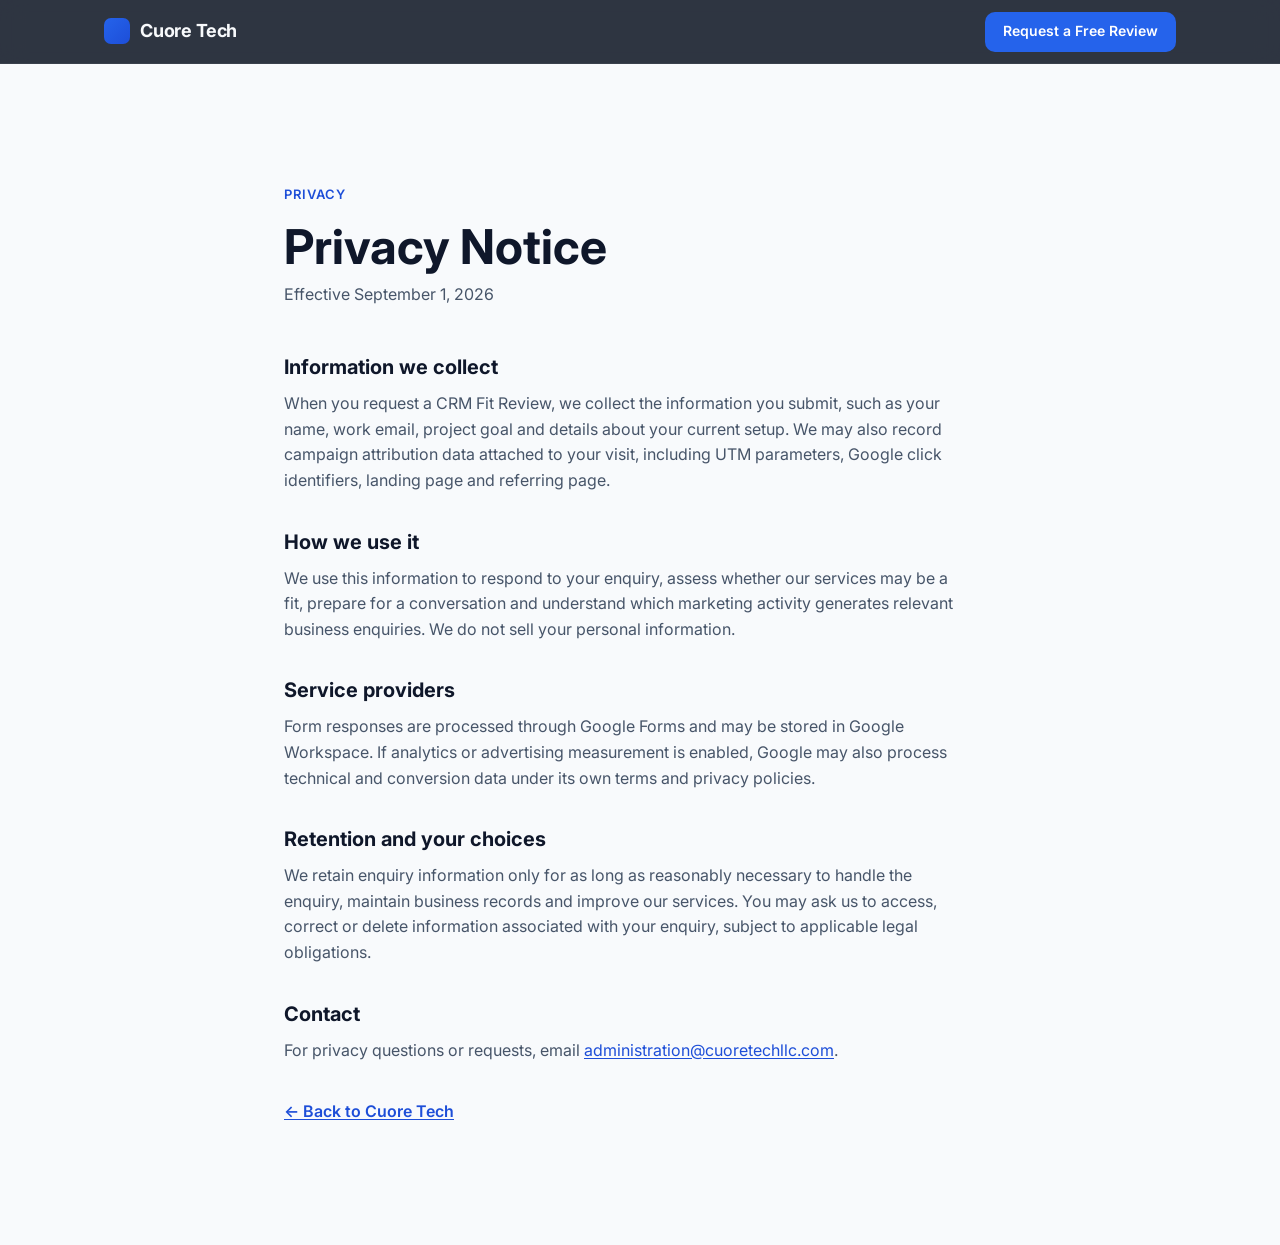
==== privacy.html @ 9f1c7622 "New changes and aproach" ====
<!DOCTYPE html>
<html lang="en">
<head>
  <meta charset="UTF-8">
  <meta name="viewport" content="width=device-width, initial-scale=1.0">
  <title>Privacy Notice | Cuore Tech</title>
  <meta name="description" content="How Cuore Tech handles information submitted through this website.">
  <meta name="robots" content="index,follow">
  <link rel="canonical" href="https://cuoretechllc.com/privacy.html">
  <link rel="preconnect" href="https://fonts.googleapis.com">
  <link rel="preconnect" href="https://fonts.gstatic.com" crossorigin>
  <link href="https://fonts.googleapis.com/css2?family=Inter:wght@400..700&display=swap" rel="stylesheet">
  <link rel="stylesheet" href="css/style.css">
</head>
<body>
  <header class="site-header">
    <div class="container header-inner">
      <a class="brand" href="index.html" aria-label="Cuore Tech — home">
        <span class="brand-mark" aria-hidden="true"></span>
        <span class="brand-name">Cuore Tech</span>
      </a>
      <a class="btn btn-primary nav-cta" href="index.html#contact">Request a Free Review</a>
    </div>
  </header>

  <main class="legal-page">
    <section class="section section-light">
      <div class="container container-narrow legal-content">
        <p class="eyebrow">Privacy</p>
        <h1>Privacy Notice</h1>
        <p class="legal-updated">Effective September 1, 2026</p>

        <h2>Information we collect</h2>
        <p>When you request a CRM Fit Review, we collect the information you submit, such as your name, work email, project goal and details about your current setup. We may also record campaign attribution data attached to your visit, including UTM parameters, Google click identifiers, landing page and referring page.</p>

        <h2>How we use it</h2>
        <p>We use this information to respond to your enquiry, assess whether our services may be a fit, prepare for a conversation and understand which marketing activity generates relevant business enquiries. We do not sell your personal information.</p>

        <h2>Service providers</h2>
        <p>Form responses are processed through Google Forms and may be stored in Google Workspace. If analytics or advertising measurement is enabled, Google may also process technical and conversion data under its own terms and privacy policies.</p>

        <h2>Retention and your choices</h2>
        <p>We retain enquiry information only for as long as reasonably necessary to handle the enquiry, maintain business records and improve our services. You may ask us to access, correct or delete information associated with your enquiry, subject to applicable legal obligations.</p>

        <h2>Contact</h2>
        <p>For privacy questions or requests, email <a href="mailto:administration@cuoretechllc.com">administration@cuoretechllc.com</a>.</p>

        <p><a class="legal-back" href="index.html">&larr; Back to Cuore Tech</a></p>
      </div>
    </section>
  </main>
</body>
</html>
---- css/style.css ----
/* ============================================================
   Cuore Tech — Custom CRM Development
   style.css — static landing page, zero dependencies
   ============================================================ */

/* ---------- Design tokens ---------- */
:root {
  --ink-900: #0B1220;
  --ink-800: #111827;
  --ink-700: #1E293B;
  --paper-50: #F8FAFC;
  --paper-100: #F1F5F9;
  --footer-bg: #070B14;
  --text-on-dark: #F8FAFC;
  --text-muted-dark: #94A3B8;
  --text-on-light: #0F172A;
  --text-muted-light: #475569;
  --blue-600: #2563EB;
  --blue-700: #1D4ED8;
  --blue-400: #60A5FA;
  --teal-500: #14B8A6;
  --error: #B91C1C;
  --green-400: #4ADE80;
  --radius: 12px;
  --radius-lg: 16px;
  --radius-sm: 10px;
  --font-sans: "Inter", system-ui, -apple-system, "Segoe UI", Roboto, sans-serif;
  --container: 1120px;
  --container-narrow: 760px;
  --section-pad-y: clamp(72px, 10vw, 120px);
  --nav-height: 64px;
  --transition-fast: 150ms ease-out;
  --transition-reveal: 450ms ease-out;
  --shadow-card-dark: 0 12px 32px rgba(0, 0, 0, 0.35);
  --shadow-card-light: 0 8px 24px rgba(15, 23, 42, 0.08);
}

/* ---------- Base ---------- */
*,
*::before,
*::after {
  box-sizing: border-box;
  margin: 0;
  padding: 0;
}

html {
  scroll-behavior: smooth;
  scroll-padding-top: calc(var(--nav-height) + 16px);
}

body {
  font-family: var(--font-sans);
  font-size: 1rem;
  line-height: 1.6;
  background: var(--paper-50);
  color: var(--text-on-light);
  -webkit-font-smoothing: antialiased;
  text-rendering: optimizeLegibility;
}

img,
svg {
  display: block;
  max-width: 100%;
}

a {
  color: inherit;
  text-decoration: none;
}

ul,
ol {
  list-style: none;
}

button {
  font: inherit;
  color: inherit;
  background: none;
  border: none;
  cursor: pointer;
}

:focus-visible {
  outline: 2px solid var(--blue-600);
  outline-offset: 3px;
}

/* ---------- Utilities ---------- */
.sr-only {
  position: absolute;
  width: 1px;
  height: 1px;
  padding: 0;
  margin: -1px;
  overflow: hidden;
  clip: rect(0, 0, 0, 0);
  white-space: nowrap;
  border: 0;
}

.skip-link {
  position: fixed;
  top: -100%;
  left: 16px;
  z-index: 200;
  padding: 10px 18px;
  background: var(--ink-800);
  color: var(--text-on-dark);
  border-radius: var(--radius-sm);
  font-weight: 600;
  font-size: 0.9375rem;
  transition: top var(--transition-fast);
}

.skip-link:focus {
  top: 12px;
}

.container {
  width: 100%;
  max-width: var(--container);
  margin-inline: auto;
  padding-inline: 24px;
}

.container-narrow {
  max-width: var(--container-narrow);
}

.section {
  padding-block: var(--section-pad-y);
}

.section-dark {
  background: var(--ink-900);
  color: var(--text-on-dark);
}

.section-light {
  background: var(--paper-50);
  color: var(--text-on-light);
}

.eyebrow {
  display: block;
  font-size: 0.8125rem;
  font-weight: 600;
  text-transform: uppercase;
  letter-spacing: 0.08em;
  color: var(--blue-400);
  margin-bottom: 16px;
}

.section-heading {
  font-size: clamp(1.75rem, 3.5vw, 2.5rem);
  font-weight: 700;
  line-height: 1.15;
  letter-spacing: -0.02em;
  max-width: 22ch;
  margin-bottom: 20px;
}

.section-lead {
  font-size: 1.0625rem;
  line-height: 1.7;
  max-width: 62ch;
  margin-bottom: 48px;
}

.section-dark .section-lead {
  color: var(--text-muted-dark);
}

.section-light .section-lead {
  color: var(--text-muted-light);
}

.section-light .eyebrow {
  color: var(--blue-700);
}

/* ---------- Header / Nav ---------- */
.site-header {
  position: fixed;
  top: 0;
  left: 0;
  right: 0;
  z-index: 100;
  height: var(--nav-height);
  background: rgba(11, 18, 32, 0.85);
  -webkit-backdrop-filter: blur(12px);
  backdrop-filter: blur(12px);
  border-bottom: 1px solid rgba(255, 255, 255, 0.06);
}

.header-inner {
  height: 100%;
  display: flex;
  align-items: center;
  justify-content: space-between;
  gap: 24px;
}

.brand {
  display: inline-flex;
  align-items: center;
  gap: 10px;
  color: var(--text-on-dark);
  font-weight: 700;
  font-size: 1.125rem;
  letter-spacing: -0.01em;
}

.brand-mark {
  width: 26px;
  height: 26px;
  border-radius: 7px;
  background: linear-gradient(135deg, var(--blue-600), var(--blue-700));
  flex-shrink: 0;
}

.site-nav {
  display: flex;
  align-items: center;
  gap: 32px;
}

.nav-list {
  display: flex;
  align-items: center;
  gap: 28px;
}

.nav-link {
  font-size: 0.9375rem;
  font-weight: 500;
  color: var(--text-muted-dark);
  transition: color var(--transition-fast);
}

.nav-link:hover {
  color: var(--text-on-dark);
}

.nav-toggle {
  display: none;
  width: 44px;
  height: 44px;
  position: relative;
}

.nav-toggle-bar {
  position: absolute;
  left: 11px;
  width: 22px;
  height: 2px;
  background: var(--text-on-dark);
  border-radius: 2px;
  transition: transform var(--transition-fast), opacity var(--transition-fast);
}

.nav-toggle-bar:nth-child(1) { top: 15px; }
.nav-toggle-bar:nth-child(2) { top: 21px; }
.nav-toggle-bar:nth-child(3) { top: 27px; }

.nav-toggle[aria-expanded="true"] .nav-toggle-bar:nth-child(1) {
  transform: translateY(6px) rotate(45deg);
}

.nav-toggle[aria-expanded="true"] .nav-toggle-bar:nth-child(2) {
  opacity: 0;
}

.nav-toggle[aria-expanded="true"] .nav-toggle-bar:nth-child(3) {
  transform: translateY(-6px) rotate(-45deg);
}

@media (max-width: 900px) {
  .nav-toggle {
    display: block;
  }

  .site-nav {
    position: absolute;
    top: var(--nav-height);
    left: 0;
    right: 0;
    display: none;
    flex-direction: column;
    align-items: stretch;
    gap: 0;
    padding: 16px 24px 24px;
    background: rgba(11, 18, 32, 0.97);
    border-bottom: 1px solid rgba(255, 255, 255, 0.06);
  }

  .site-nav.is-open {
    display: flex;
  }

  .nav-list {
    flex-direction: column;
    align-items: stretch;
    gap: 0;
  }

  .nav-list li {
    border-top: 1px solid rgba(255, 255, 255, 0.06);
  }

  .nav-list li:first-child {
    border-top: none;
  }

  .nav-link {
    display: block;
    padding: 14px 0;
    font-size: 1rem;
  }

  .site-nav .nav-cta {
    margin-top: 16px;
  }
}

/* ---------- Buttons ---------- */
.btn {
  display: inline-flex;
  align-items: center;
  justify-content: center;
  gap: 8px;
  min-height: 44px;
  padding: 10px 22px;
  border-radius: var(--radius-sm);
  font-weight: 600;
  font-size: 0.9375rem;
  line-height: 1.2;
  transition: background-color var(--transition-fast), transform var(--transition-fast), box-shadow var(--transition-fast);
}

.btn-primary {
  background: var(--blue-600);
  color: #fff;
}

.btn-primary:hover {
  background: var(--blue-700);
  transform: translateY(-1px);
  box-shadow: 0 8px 24px rgba(37, 99, 235, 0.35);
}

.btn-lg {
  min-height: 52px;
  padding: 14px 30px;
  font-size: 1rem;
}

.btn-block {
  flex: 1;
  width: 100%;
}

.nav-cta {
  display: inline-flex;
  align-items: center;
  justify-content: center;
  min-height: 40px;
  padding: 8px 18px;
  border-radius: var(--radius-sm);
  background: var(--blue-600);
  color: #fff;
  font-weight: 600;
  font-size: 0.875rem;
  transition: background-color var(--transition-fast);
}

.nav-cta:hover {
  background: var(--blue-700);
}

/* ---------- Hero ---------- */
.hero {
  position: relative;
  background: var(--ink-900);
  color: var(--text-on-dark);
  padding-top: calc(var(--nav-height) + clamp(64px, 10vw, 120px));
  padding-bottom: var(--section-pad-y);
  overflow: hidden;
}

.hero::before {
  content: "";
  position: absolute;
  inset: 0;
  background: radial-gradient(1200px 600px at 80% -10%, rgba(37, 99, 235, 0.16), transparent 60%);
  pointer-events: none;
}

.hero-inner {
  position: relative;
  display: grid;
  grid-template-columns: 1fr;
  gap: 56px;
  align-items: center;
}

@media (min-width: 960px) {
  .hero-inner {
    grid-template-columns: 1.05fr 1fr;
    gap: 64px;
  }
}

.hero-title {
  font-size: clamp(2.25rem, 5vw, 3.5rem);
  font-weight: 700;
  line-height: 1.08;
  letter-spacing: -0.03em;
  color: #fff;
  max-width: 18ch;
  margin-bottom: 20px;
}

.hero-sub {
  font-size: 1.125rem;
  line-height: 1.7;
  color: var(--text-muted-dark);
  max-width: 52ch;
  margin-bottom: 32px;
}

.hero-actions {
  display: flex;
  flex-wrap: wrap;
  align-items: center;
  gap: 24px;
  margin-bottom: 20px;
}

.hero-email {
  font-size: 0.9375rem;
  color: var(--text-muted-dark);
}

.hero-email strong {
  color: var(--text-on-dark);
  font-weight: 600;
  border-bottom: 1px solid rgba(96, 165, 250, 0.6);
  transition: border-color var(--transition-fast);
}

.hero-email strong:hover {
  border-color: var(--blue-400);
}

.hero-micro {
  font-size: 0.875rem;
  color: var(--text-muted-dark);
}

.hero-link {
  color: var(--text-on-dark);
  font-size: 0.9375rem;
  font-weight: 600;
  border-bottom: 1px solid rgba(96, 165, 250, 0.7);
}

.hero-link:hover {
  border-color: var(--blue-400);
}

.hero-trust {
  display: flex;
  flex-wrap: wrap;
  gap: 10px 22px;
  margin-top: 24px;
  color: #CBD5E1;
  font-size: 0.8125rem;
}

.hero-trust li {
  position: relative;
  padding-left: 17px;
}

.hero-trust li::before {
  content: "✓";
  position: absolute;
  left: 0;
  color: var(--green-400);
  font-weight: 700;
}

/* ---------- Hero mockup ---------- */
.hero-mockup {
  position: relative;
}

.mockup {
  background: var(--ink-800);
  border: 1px solid rgba(255, 255, 255, 0.08);
  border-radius: var(--radius-lg);
  box-shadow: var(--shadow-card-dark);
  overflow: hidden;
}

.mockup-topbar {
  display: flex;
  align-items: center;
  justify-content: space-between;
  padding: 10px 16px;
  border-bottom: 1px solid rgba(255, 255, 255, 0.06);
  background: rgba(255, 255, 255, 0.02);
}

.mockup-topbar-left {
  display: flex;
  align-items: center;
  gap: 8px;
}

.mockup-brand-dot {
  width: 10px;
  height: 10px;
  border-radius: 50%;
  background: var(--blue-600);
}

.mockup-brand-label {
  font-size: 0.75rem;
  font-weight: 600;
  color: var(--text-on-dark);
  letter-spacing: 0.02em;
}

.mockup-topbar-chip {
  font-size: 0.6875rem;
  font-weight: 500;
  color: var(--text-muted-dark);
  background: rgba(255, 255, 255, 0.05);
  border: 1px solid rgba(255, 255, 255, 0.08);
  border-radius: 999px;
  padding: 2px 10px;
}

.mockup-body {
  display: flex;
  min-height: 340px;
}

.mockup-sidebar {
  display: none;
  width: 150px;
  flex-shrink: 0;
  flex-direction: column;
  gap: 4px;
  padding: 12px 10px;
  border-right: 1px solid rgba(255, 255, 255, 0.06);
}

@media (min-width: 560px) {
  .mockup-sidebar {
    display: flex;
  }
}

.mockup-item {
  font-size: 0.75rem;
  font-weight: 500;
  color: var(--text-muted-dark);
  padding: 7px 10px;
  border-radius: var(--radius-sm);
  white-space: nowrap;
  overflow: hidden;
  text-overflow: ellipsis;
}

.mockup-item.is-active {
  background: rgba(20, 184, 166, 0.15);
  color: var(--text-on-dark);
  font-weight: 600;
}

.mockup-main {
  flex: 1;
  min-width: 0;
  padding: 14px;
  display: flex;
  flex-direction: column;
  gap: 12px;
}

.mockup-main-head {
  display: flex;
  align-items: center;
  justify-content: space-between;
  gap: 8px;
}

.mockup-main-title {
  font-size: 0.875rem;
  font-weight: 600;
  color: var(--text-on-dark);
}

.mockup-chip {
  font-size: 0.6875rem;
  font-weight: 500;
  color: var(--text-muted-dark);
  background: rgba(255, 255, 255, 0.05);
  border: 1px solid rgba(255, 255, 255, 0.08);
  border-radius: 999px;
  padding: 2px 10px;
  white-space: nowrap;
}

.kanban {
  display: grid;
  grid-template-columns: 1fr;
  gap: 10px;
  flex: 1;
}

@media (min-width: 420px) {
  .kanban {
    grid-template-columns: repeat(3, 1fr);
  }
}

.kanban-col {
  background: rgba(255, 255, 255, 0.03);
  border: 1px solid rgba(255, 255, 255, 0.05);
  border-radius: var(--radius-sm);
  padding: 10px;
  display: flex;
  flex-direction: column;
  gap: 8px;
}

.kanban-head {
  display: flex;
  align-items: center;
  justify-content: space-between;
  gap: 8px;
  padding-bottom: 4px;
}

.kanban-title {
  font-size: 0.75rem;
  font-weight: 600;
  color: var(--text-on-dark);
}

.kanban-count {
  font-size: 0.6875rem;
  font-weight: 500;
  color: var(--text-muted-dark);
  background: rgba(255, 255, 255, 0.06);
  border-radius: 999px;
  padding: 1px 8px;
}

.deal-card {
  background: #161B24;
  border: 1px solid rgba(255, 255, 255, 0.05);
  border-radius: 8px;
  padding: 10px 12px;
}

.deal-name {
  font-size: 0.8125rem;
  font-weight: 600;
  color: var(--text-on-dark);
  margin-bottom: 6px;
  white-space: nowrap;
  overflow: hidden;
  text-overflow: ellipsis;
}

.deal-meta {
  display: flex;
  align-items: center;
  justify-content: space-between;
  gap: 8px;
  font-size: 0.75rem;
  color: var(--text-muted-dark);
}

.deal-amount {
  font-weight: 600;
  color: var(--text-on-dark);
}

/* ---------- Automation card ---------- */
.automation-card {
  position: absolute;
  right: -12px;
  bottom: -16px;
  max-width: 280px;
  background: #0D1117;
  border: 1px solid rgba(255, 255, 255, 0.1);
  border-radius: var(--radius);
  padding: 12px 16px;
  box-shadow: var(--shadow-card-dark);
  display: flex;
  align-items: flex-start;
  gap: 10px;
}

.automation-check {
  width: 28px;
  height: 28px;
  flex-shrink: 0;
  border-radius: 50%;
  background: rgba(74, 222, 128, 0.15);
  color: var(--green-400);
  display: flex;
  align-items: center;
  justify-content: center;
  font-size: 0.875rem;
  font-weight: 700;
}

.automation-body {
  min-width: 0;
}

.automation-title {
  font-size: 0.8125rem;
  font-weight: 600;
  color: var(--text-on-dark);
  margin-bottom: 2px;
}

.automation-text {
  font-size: 0.75rem;
  line-height: 1.5;
  color: var(--text-muted-dark);
}

@media (max-width: 559px) {
  .automation-card {
    position: static;
    margin: 12px 0 0;
    max-width: none;
  }
}

/* ---------- Problem ---------- */
.problem-list {
  display: grid;
  grid-template-columns: 1fr;
  gap: 16px;
  margin-bottom: 40px;
}

@media (min-width: 640px) {
  .problem-list {
    grid-template-columns: repeat(2, 1fr);
  }
}

@media (min-width: 960px) {
  .problem-list {
    grid-template-columns: repeat(3, 1fr);
  }
}

.problem-card {
  background: var(--paper-100);
  border-left: 3px solid var(--blue-400);
  border-radius: 0 var(--radius) var(--radius) 0;
  padding: 20px;
}

.problem-item {
  font-size: 0.9375rem;
  line-height: 1.6;
  color: var(--text-muted-light);
}

.problem-closer {
  position: relative;
  padding-left: 20px;
  font-size: 1.25rem;
  font-weight: 700;
  line-height: 1.4;
  max-width: 46ch;
  color: var(--text-on-light);
}

.problem-closer::before {
  content: '';
  position: absolute;
  left: 0;
  top: 0;
  bottom: 0;
  width: 4px;
  background: var(--blue-400);
}

/* ---------- Key line ---------- */
.key-line {
  background: var(--ink-800);
  border-left: 3px solid var(--blue-400);
  border-radius: 0 var(--radius) var(--radius) 0;
  padding: 24px 28px;
  font-size: 1.1875rem;
  font-weight: 600;
  line-height: 1.5;
  max-width: 62ch;
  color: var(--text-on-dark);
}

/* ---------- Comparison table ---------- */
.table-wrap {
  overflow-x: auto;
  border: 1px solid #CBD5E1;
  border-radius: var(--radius);
  background: #fff;
}

.compare-table {
  width: 100%;
  border-collapse: collapse;
  font-size: 0.9375rem;
  min-width: 560px;
}

.compare-table th,
.compare-table td {
  padding: 16px 20px;
  text-align: left;
  border-bottom: 1px solid #E2E8F0;
  text-align: left;
  vertical-align: top;
}

.compare-table thead th {
  font-size: 1rem;
  font-weight: 700;
  color: var(--text-on-dark);
  background: var(--ink-700);
}

.compare-table tbody tr:last-child td {
  border-bottom: none;
}

.compare-table .cuore-col {
  background: #EFF6FF;
  font-weight: 600;
  color: var(--text-on-light);
}

.compare-table td {
  color: var(--text-muted-light);
}

@media (max-width: 720px) {
  .table-wrap {
    border: none;
    background: transparent;
  }

  .compare-table,
  .compare-table tbody,
  .compare-table tr,
  .compare-table td,
  .compare-table th {
    display: block;
    width: 100%;
  }

  .compare-table thead {
    display: none;
  }

  .compare-table tr {
    background: #fff;
    border: 1px solid #CBD5E1;
    border-radius: 8px;
    margin-bottom: 12px;
    display: block;
    padding: 8px 12px;
  }

  .compare-table td {
    border-bottom: none;
    padding: 8px 20px;
  }

  .compare-table td::before {
    content: attr(data-label);
    display: block;
    font-size: 0.75rem;
    font-weight: 600;
    text-transform: uppercase;
    letter-spacing: 0.06em;
    color: var(--text-muted-light);
    margin-bottom: 2px;
  }
}

/* ---------- Card grids (benefits, use cases) ---------- */
.card-grid {
  display: grid;
  grid-template-columns: 1fr;
  gap: 20px;
}

@media (min-width: 640px) {
  .card-grid {
    grid-template-columns: repeat(2, 1fr);
  }
}

@media (min-width: 960px) {
  .benefits-grid,
  .use-cases-grid {
    grid-template-columns: repeat(3, 1fr);
  }
}

.card {
  border-radius: var(--radius);
  padding: 24px;
}

.card-dark {
  background: var(--ink-800);
  border: 1px solid rgba(255, 255, 255, 0.07);
  box-shadow: var(--shadow-card-dark);
  color: var(--text-on-dark);
}

.card-light {
  background: #fff;
  border: 1px solid #E2E8F0;
  box-shadow: var(--shadow-card-light);
  color: var(--text-on-light);
}

.card-icon {
  width: 40px;
  height: 40px;
  border-radius: 10px;
  display: flex;
  align-items: center;
  justify-content: center;
  font-size: 1.125rem;
  font-weight: 700;
  margin-bottom: 16px;
  color: var(--blue-400);
}

.card-dark .card-icon {
  background: rgba(96, 165, 250, 0.12);
}

.card-light .card-icon {
  background: rgba(96, 165, 250, 0.1);
}

.card-title {
  font-size: 1.0625rem;
  font-weight: 600;
  margin-bottom: 8px;
}

.card-dark .card-title {
  color: var(--text-on-dark);
}

.card-light .card-title {
  color: var(--text-on-light);
}

.card-text {
  font-size: 0.9375rem;
  line-height: 1.6;
}

.card-dark .card-text {
  color: var(--text-muted-dark);
}

.card-light .card-text {
  color: var(--text-muted-light);
}

/* ---------- Steps (how it works) ---------- */
.steps {
  display: grid;
  grid-template-columns: 1fr;
  gap: 32px;
  margin-bottom: 40px;
}

@media (min-width: 960px) {
  .steps {
    grid-template-columns: repeat(4, 1fr);
    gap: 24px;
  }
}

.step {
  display: flex;
  flex-direction: column;
  gap: 10px;
}

.step-num {
  font-size: 0.8125rem;
  font-weight: 700;
  text-transform: uppercase;
  letter-spacing: 0.08em;
  color: var(--blue-400);
}

.step-body {
  display: flex;
  flex-direction: column;
  gap: 8px;
}

.step-title {
  font-size: 1.0625rem;
  font-weight: 600;
  color: var(--text-on-dark);
}

.step-text {
  font-size: 0.9375rem;
  line-height: 1.6;
  color: var(--text-muted-dark);
}

.how-note {
  font-size: 1rem;
  line-height: 1.7;
  color: var(--text-muted-dark);
  max-width: 62ch;
}

/* ---------- Positioning quote ---------- */
.positioning-quote {
  background: var(--ink-800);
  border-left: 3px solid var(--blue-400);
  border-radius: 0 var(--radius) var(--radius) 0;
  box-shadow: var(--shadow-card-light);
  padding: 32px 36px;
}

.positioning-quote p {
  font-size: 1.25rem;
  font-weight: 600;
  line-height: 1.5;
  max-width: 56ch;
  color: var(--text-on-dark);
}

/* ---------- Social proof (template, hidden by default) ---------- */
.social-proof-grid,
.testimonial-grid {
  display: grid;
  grid-template-columns: 1fr;
  gap: 20px;
}

@media (min-width: 640px) {
  .social-proof-grid,
  .testimonial-grid {
    grid-template-columns: repeat(2, 1fr);
  }
}

@media (min-width: 960px) {
  .social-proof-grid,
  .testimonial-grid {
    grid-template-columns: repeat(3, 1fr);
  }
}

.testimonial-card {
  background: var(--ink-800);
  border: 1px solid rgba(255, 255, 255, 0.08);
  border-radius: var(--radius);
  box-shadow: var(--shadow-card-light);
  padding: 24px;
  display: flex;
  flex-direction: column;
  gap: 16px;
}

.testimonial-card blockquote {
  font-size: 0.9375rem;
  line-height: 1.6;
  color: var(--text-on-light);
}

.testimonial-card blockquote p::before {
  content: "\201C";
}

.testimonial-card blockquote p::after {
  content: "\201D";
}

.testimonial-name {
  font-size: 0.9375rem;
  font-weight: 600;
  color: var(--text-on-light);
}

.testimonial-role {
  font-size: 0.8125rem;
  color: var(--text-muted-light);
}

/* ---------- CTA bands ---------- */
.cta-band {
  text-align: center;
}

.cta-band .container {
  display: flex;
  flex-direction: column;
  align-items: center;
  position: relative;
}

.cta-band .section-heading {
  max-width: 24ch;
}

.cta-band .section-lead {
  margin-bottom: 0;
}

.cta-actions {
  display: flex;
  flex-wrap: wrap;
  align-items: center;
  justify-content: center;
  gap: 28px;
  margin-top: 32px;
}

.final-cta {
  position: relative;
  overflow: hidden;
}

.final-cta::before {
  content: "";
  position: absolute;
  inset: 0;
  background: radial-gradient(900px 420px at 50% 120%, rgba(37, 99, 235, 0.14), transparent 65%);
  pointer-events: none;
}

/* ---------- FAQ ---------- */
.faq-list {
  display: flex;
  flex-direction: column;
  gap: 12px;
}

.faq-item {
  background: #fff;
  border: 1px solid #E2E8F0;
  border-radius: var(--radius);
  overflow: hidden;
}

.faq-item summary {
  display: flex;
  align-items: center;
  justify-content: space-between;
  gap: 16px;
  padding: 18px 24px;
  font-weight: 600;
  font-size: 1rem;
  color: var(--text-on-light);
  cursor: pointer;
  list-style: none;
}

.faq-item summary::-webkit-details-marker {
  display: none;
}

.faq-item summary::after {
  content: "+";
  font-size: 1.5rem;
  font-weight: 400;
  line-height: 1;
  color: var(--blue-400);
  flex-shrink: 0;
  transition: transform var(--transition-fast);
}

.faq-item[open] summary::after {
  transform: rotate(45deg);
}

.faq-item p {
  padding: 0 24px 22px;
  font-size: 0.9375rem;
  line-height: 1.7;
  color: var(--text-muted-light);
}

/* ---------- Contact form ---------- */
.contact-form {
  background: #fff;
  border: 1px solid #E2E8F0;
  border-radius: var(--radius-lg);
  box-shadow: var(--shadow-card-light);
  padding: clamp(24px, 4vw, 40px);
  display: flex;
  flex-direction: column;
  gap: 28px;
}

.form-fieldset {
  border: none;
  padding: 0;
  margin: 0;
  display: flex;
  flex-direction: column;
  gap: 12px;
}

.form-question,
.form-label {
  display: block;
  font-size: 1rem;
  font-weight: 600;
  color: var(--text-on-light);
}

.form-options {
  display: grid;
  grid-template-columns: 1fr;
  gap: 8px;
}

@media (min-width: 640px) {
  .form-options {
    grid-template-columns: repeat(2, 1fr);
  }
}

.form-option {
  display: flex;
  align-items: center;
  gap: 10px;
  padding: 12px 14px;
  border: 1px solid #CBD5E1;
  border-radius: var(--radius-sm);
  cursor: pointer;
  font-size: 0.9375rem;
  color: var(--text-on-light);
  transition: border-color var(--transition-fast), background-color var(--transition-fast);
}

.form-option:hover {
  border-color: var(--blue-600);
  background: rgba(37, 99, 235, 0.04);
}

.form-option input {
  accent-color: var(--blue-600);
  width: 16px;
  height: 16px;
  flex-shrink: 0;
}

.form-option:has(input:checked) {
  border-color: var(--blue-600);
  background: rgba(37, 99, 235, 0.06);
  font-weight: 600;
}

.form-option:has(input:focus-visible) {
  outline: 2px solid var(--blue-600);
  outline-offset: 2px;
}

.form-field {
  display: flex;
  flex-direction: column;
  gap: 8px;
}

.form-required {
  color: var(--error);
}

.form-input {
  font: inherit;
  font-size: 0.9375rem;
  color: var(--text-on-light);
  background: #fff;
  border: 1px solid #94A3B8;
  border-radius: var(--radius-sm);
  padding: 12px 14px;
  min-height: 44px;
  width: 100%;
  box-sizing: border-box;
  transition: border-color var(--transition-fast), background-color var(--transition-fast);
}

.form-input::placeholder {
  color: var(--text-muted-light);
}

.form-input:focus {
  outline: none;
  border-color: var(--blue-600);
  background: #fff;
  box-shadow: 0 0 0 3px rgba(37, 99, 235, 0.15);
}

.form-input[aria-invalid="true"] {
  border-color: var(--error);
}

.form-error {
  font-size: 0.875rem;
  color: var(--error);
}

.form-actions {
  display: flex;
  flex-direction: column;
  gap: 12px;
}

.form-status {
  font-size: 0.9375rem;
  font-weight: 600;
  color: var(--text-on-light);
}

.form-status.is-error {
  color: var(--error);
}

.form-textarea {
  resize: vertical;
  min-height: 132px;
}

.form-help,
.form-privacy {
  color: var(--text-muted-light);
  font-size: 0.8125rem;
  line-height: 1.55;
}

.form-privacy a {
  color: var(--blue-700);
  text-decoration: underline;
  text-underline-offset: 2px;
}

.form-actions .btn:disabled {
  cursor: wait;
  opacity: 0.72;
  transform: none;
}

.review-list {
  display: grid;
  gap: 10px;
  max-width: 640px;
  margin: 28px auto 0;
  color: #CBD5E1;
  text-align: left;
}

.review-list li {
  position: relative;
  padding-left: 26px;
}

.review-list li::before {
  content: "✓";
  position: absolute;
  left: 0;
  color: var(--green-400);
  font-weight: 700;
}

/* ---------- Footer ---------- */
.site-footer {
  background: var(--footer-bg);
  color: var(--text-muted-dark);
  padding: 64px 0 32px;
}

.footer-inner {
  display: grid;
  grid-template-columns: 1fr;
  gap: 40px;
}

@media (min-width: 768px) {
  .footer-inner {
    grid-template-columns: 2fr 1fr 1fr;
    gap: 48px;
  }
}

.footer-brand {
  display: flex;
  flex-direction: column;
  align-items: flex-start;
  gap: 14px;
  color: var(--text-on-dark);
  font-weight: 700;
  font-size: 1.125rem;
  margin-bottom: 16px;
}

.footer-tagline {
  font-size: 0.9375rem;
  line-height: 1.6;
  max-width: 36ch;
}

.footer-nav-title,
.footer-contact-label {
  display: block;
  font-size: 0.8125rem;
  font-weight: 600;
  text-transform: uppercase;
  letter-spacing: 0.08em;
  color: var(--text-on-dark);
  margin-bottom: 16px;
}

.footer-nav-list {
  display: flex;
  flex-direction: column;
  gap: 10px;
}

.footer-link,
.footer-contact a {
  font-size: 0.9375rem;
  color: var(--text-muted-dark);
  transition: color var(--transition-fast);
}

.footer-link:hover,
.footer-contact a:hover {
  color: var(--text-on-dark);
}

.footer-contact p {
  font-size: 0.9375rem;
  line-height: 1.7;
}

.footer-legal {
  border-top: 1px solid rgba(255, 255, 255, 0.06);
  margin-top: 48px;
  padding-top: 24px;
  font-size: 0.8125rem;
  color: var(--text-muted-dark);
}

/* ---------- Sticky mobile CTA ---------- */
.sticky-cta {
  position: fixed;
  left: 0;
  right: 0;
  bottom: 0;
  z-index: 90;
  display: none;
  padding: 12px 16px calc(12px + env(safe-area-inset-bottom, 0px));
  background: rgba(10, 12, 16, 0.95);
  -webkit-backdrop-filter: blur(12px);
  backdrop-filter: blur(12px);
  border-top: 1px solid rgba(255, 255, 255, 0.08);
  transform: translateY(110%);
  opacity: 0;
  pointer-events: none;
  transition: transform var(--transition-reveal), opacity var(--transition-reveal);
}

@media (max-width: 768px) {
  .sticky-cta {
    display: block;
  }
}

.sticky-cta.is-visible {
  transform: translateY(0);
  opacity: 1;
  pointer-events: auto;
}

/* ---------- Scroll reveal ---------- */
[data-reveal] {
  opacity: 0;
  transform: translateY(16px);
  transition: opacity var(--transition-reveal), transform var(--transition-reveal);
  transition-delay: var(--reveal-delay, 0ms);
}

[data-reveal].is-visible {
  opacity: 1;
  transform: none;
}

html.no-js [data-reveal] {
  opacity: 1 !important;
  transform: none !important;
}

/* ---------- Legal page ---------- */
.legal-page {
  padding-top: var(--nav-height);
}

.legal-content h1 {
  color: var(--text-on-light);
  font-size: clamp(2rem, 5vw, 3rem);
  line-height: 1.1;
  margin-bottom: 8px;
}

.legal-updated {
  color: var(--text-muted-light);
  margin-bottom: 44px;
}

.legal-content h2 {
  color: var(--text-on-light);
  font-size: 1.25rem;
  margin: 32px 0 8px;
}

.legal-content p {
  color: var(--text-muted-light);
  max-width: 68ch;
}

.legal-content a {
  color: var(--blue-700);
  text-decoration: underline;
  text-underline-offset: 2px;
}

.legal-back {
  display: inline-block;
  margin-top: 36px;
  font-weight: 600;
}

/* ---------- Reduced motion ---------- */
@media (prefers-reduced-motion: reduce) {
  html {
    scroll-behavior: auto;
  }

  *,
  *::before,
  *::after {
    animation-duration: 0.01ms !important;
    animation-iteration-count: 1 !important;
    transition-duration: 0.01ms !important;
  }

  [data-reveal] {
    opacity: 1;
    transform: none;
    transition: none;
  }

  .sticky-cta {
    transition: none;
  }
}
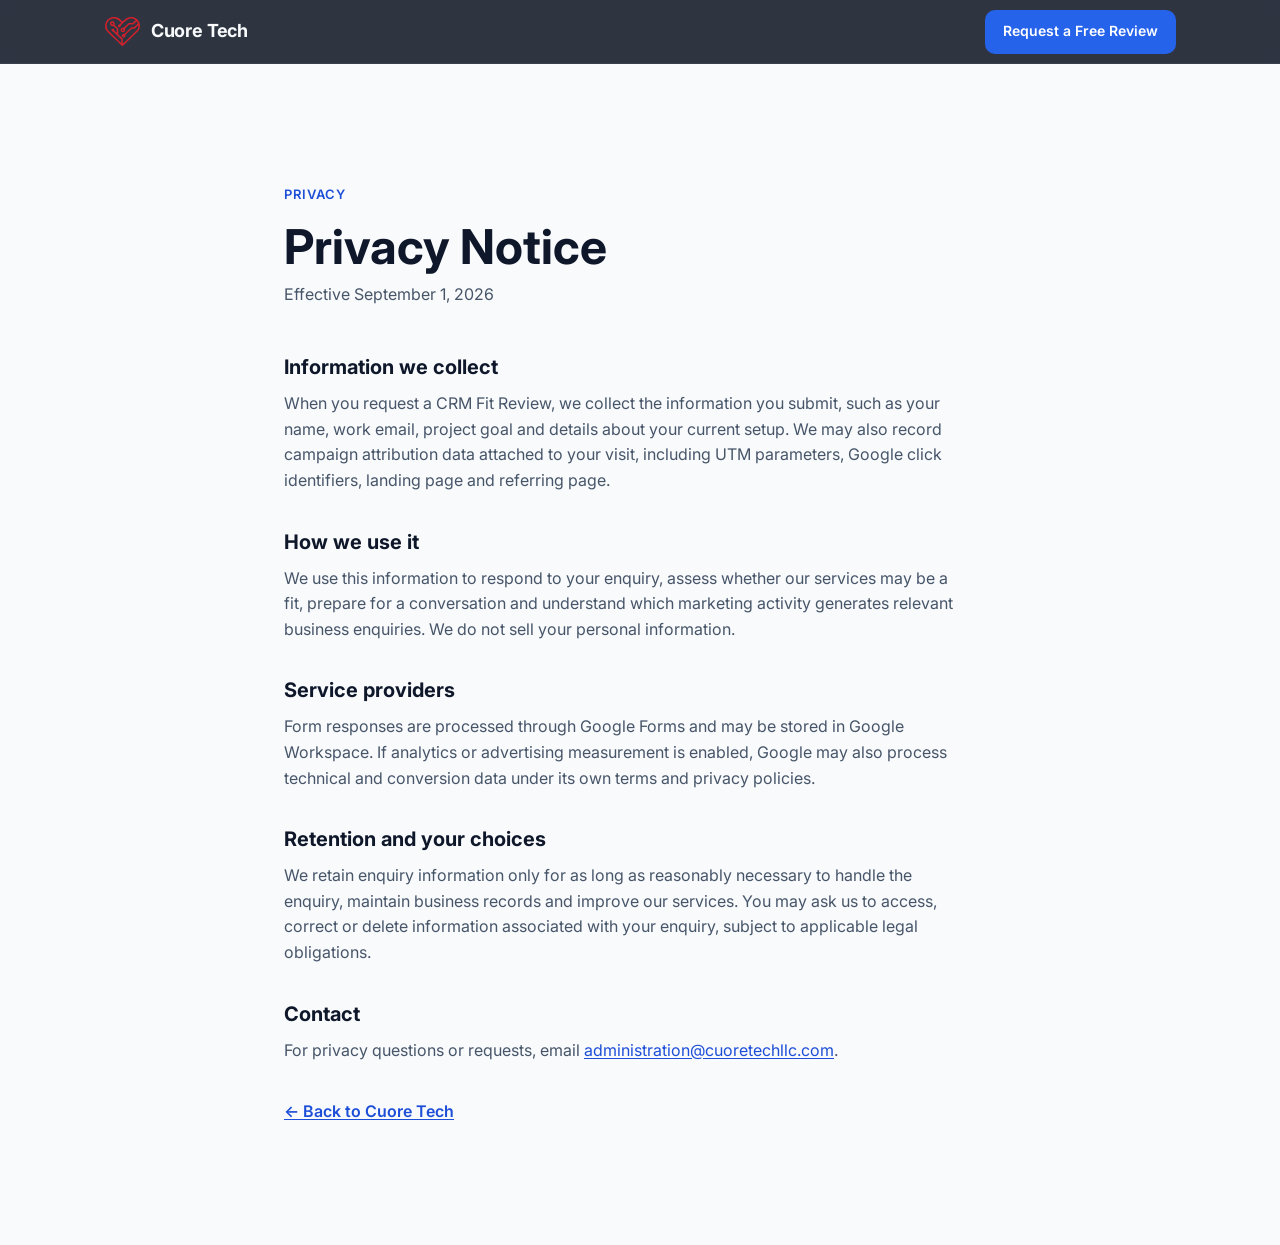
==== commit 81226e26: "Add the logo" ====
--- a/privacy.html
+++ b/privacy.html
@@ -16,7 +16,7 @@
   <header class="site-header">
     <div class="container header-inner">
       <a class="brand" href="index.html" aria-label="Cuore Tech — home">
-        <span class="brand-mark" aria-hidden="true"></span>
+        <img class="brand-symbol" src="cuore-tech-symbol.svg" alt="" aria-hidden="true" />
         <span class="brand-name">Cuore Tech</span>
       </a>
       <a class="btn btn-primary nav-cta" href="index.html#contact">Request a Free Review</a>
--- a/css/style.css
+++ b/css/style.css
@@ -12,13 +12,22 @@
   --paper-100: #F1F5F9;
   --footer-bg: #070B14;
   --text-on-dark: #F8FAFC;
-  --text-muted-dark: #94A3B8;
+  --text-muted-dark: #CBD5E1;
   --text-on-light: #0F172A;
   --text-muted-light: #475569;
   --blue-600: #2563EB;
   --blue-700: #1D4ED8;
   --blue-400: #60A5FA;
+  --blue-100: #DBEAFE;
   --teal-500: #14B8A6;
+  --teal-300: #5EEAD4;
+  --teal-100: #CCFBF1;
+  --violet-500: #8B5CF6;
+  --violet-100: #EDE9FE;
+  --amber-500: #F59E0B;
+  --amber-100: #FEF3C7;
+  --red-600: #DC2626;
+  --red-100: #FEE2E2;
   --error: #B91C1C;
   --green-400: #4ADE80;
   --radius: 12px;
@@ -214,11 +223,11 @@
   letter-spacing: -0.01em;
 }
 
-.brand-mark {
-  width: 26px;
-  height: 26px;
-  border-radius: 7px;
-  background: linear-gradient(135deg, var(--blue-600), var(--blue-700));
+.brand-symbol {
+  display: block;
+  height: 32px;
+  width: auto;
+  object-fit: contain;
   flex-shrink: 0;
 }
 
@@ -367,7 +376,7 @@
   display: inline-flex;
   align-items: center;
   justify-content: center;
-  min-height: 40px;
+  min-height: 44px;
   padding: 8px 18px;
   border-radius: var(--radius-sm);
   background: var(--blue-600);
@@ -432,6 +441,15 @@
   margin-bottom: 32px;
 }
 
+.hero-brand-line {
+  font-size: 1.25rem;
+  line-height: 1.5;
+  font-weight: 600;
+  color: var(--text-on-dark);
+  max-width: 34ch;
+  margin-bottom: 28px;
+}
+
 .hero-actions {
   display: flex;
   flex-wrap: wrap;
@@ -478,7 +496,7 @@
   gap: 10px 22px;
   margin-top: 24px;
   color: #CBD5E1;
-  font-size: 0.8125rem;
+  font-size: 0.9375rem;
 }
 
 .hero-trust li {
@@ -522,11 +540,35 @@
   gap: 8px;
 }
 
+.mockup-brand {
+  display: flex;
+  align-items: center;
+  gap: 8px;
+  font-size: 0.75rem;
+  font-weight: 600;
+  color: var(--text-on-dark);
+  letter-spacing: 0.02em;
+}
+
+.mockup-search {
+  font-size: 0.6875rem;
+  color: var(--text-muted-dark);
+  background: rgba(255, 255, 255, 0.05);
+  border: 1px solid rgba(255, 255, 255, 0.08);
+  border-radius: 999px;
+  padding: 3px 12px;
+  white-space: nowrap;
+  overflow: hidden;
+  text-overflow: ellipsis;
+  max-width: 55%;
+}
+
 .mockup-brand-dot {
   width: 10px;
   height: 10px;
   border-radius: 50%;
   background: var(--blue-600);
+  flex-shrink: 0;
 }
 
 .mockup-brand-label {
@@ -736,8 +778,18 @@
 }
 
 .automation-text {
+  display: flex;
+  flex-direction: column;
+  gap: 2px;
+  min-width: 0;
   font-size: 0.75rem;
   line-height: 1.5;
+  color: var(--text-muted-dark);
+}
+
+.automation-desc {
+  font-size: 0.75rem;
+  line-height: 1.4;
   color: var(--text-muted-dark);
 }
 
@@ -873,6 +925,11 @@
   .compare-table th {
     display: block;
     width: 100%;
+    min-width: 0;
+  }
+
+  .table-wrap {
+    overflow-x: visible;
   }
 
   .compare-table thead {
@@ -945,9 +1002,9 @@
 }
 
 .card-icon {
-  width: 40px;
-  height: 40px;
-  border-radius: 10px;
+  width: 46px;
+  height: 46px;
+  border-radius: 12px;
   display: flex;
   align-items: center;
   justify-content: center;
@@ -966,8 +1023,8 @@
 }
 
 .card-title {
-  font-size: 1.0625rem;
-  font-weight: 600;
+  font-size: 1.125rem;
+  font-weight: 700;
   margin-bottom: 8px;
 }
 
@@ -980,7 +1037,7 @@
 }
 
 .card-text {
-  font-size: 0.9375rem;
+  font-size: 1rem;
   line-height: 1.6;
 }
 
@@ -1034,7 +1091,7 @@
 }
 
 .step-text {
-  font-size: 0.9375rem;
+  font-size: 1rem;
   line-height: 1.6;
   color: var(--text-muted-dark);
 }
@@ -1304,7 +1361,7 @@
 
 .form-input {
   font: inherit;
-  font-size: 0.9375rem;
+  font-size: 1rem;
   color: var(--text-on-light);
   background: #fff;
   border: 1px solid #94A3B8;
@@ -1492,8 +1549,9 @@
   border-top: 1px solid rgba(255, 255, 255, 0.08);
   transform: translateY(110%);
   opacity: 0;
+  visibility: hidden;
   pointer-events: none;
-  transition: transform var(--transition-reveal), opacity var(--transition-reveal);
+  transition: transform var(--transition-reveal), opacity var(--transition-reveal), visibility var(--transition-reveal);
 }
 
 @media (max-width: 768px) {
@@ -1505,6 +1563,7 @@
 .sticky-cta.is-visible {
   transform: translateY(0);
   opacity: 1;
+  visibility: visible;
   pointer-events: auto;
 }
 
@@ -1590,3 +1649,506 @@
     transition: none;
   }
 }
+
+/* ---------- Service, not subscription ---------- */
+.service-grid {
+  display: grid;
+  grid-template-columns: 1fr;
+  gap: 20px;
+}
+
+@media (min-width: 640px) {
+  .service-grid {
+    grid-template-columns: repeat(2, 1fr);
+  }
+}
+
+@media (min-width: 1100px) {
+  .service-grid {
+    grid-template-columns: repeat(4, 1fr);
+  }
+}
+
+.service-item {
+  background: var(--ink-800);
+  border: 1px solid rgba(255, 255, 255, 0.07);
+  border-radius: var(--radius);
+  padding: 24px;
+  box-shadow: var(--shadow-card-dark);
+}
+
+.service-num {
+  display: flex;
+  align-items: center;
+  justify-content: center;
+  width: 32px;
+  height: 32px;
+  border-radius: 50%;
+  background: rgba(96, 165, 250, 0.12);
+  color: var(--blue-400);
+  font-size: 0.875rem;
+  font-weight: 700;
+  margin-bottom: 16px;
+}
+
+.service-title {
+  font-size: 1.125rem;
+  font-weight: 700;
+  color: var(--text-on-dark);
+  margin-bottom: 8px;
+}
+
+.service-text {
+  font-size: 1rem;
+  line-height: 1.6;
+  color: var(--text-muted-dark);
+}
+
+/* ---------- Modules ---------- */
+.module-grid {
+  display: grid;
+  grid-template-columns: 1fr;
+  gap: 20px;
+}
+
+@media (min-width: 640px) {
+  .module-grid {
+    grid-template-columns: repeat(2, 1fr);
+  }
+}
+
+@media (min-width: 960px) {
+  .module-grid {
+    grid-template-columns: repeat(3, 1fr);
+  }
+}
+
+.module-card {
+  background: var(--ink-800);
+  border: 1px solid rgba(255, 255, 255, 0.07);
+  border-radius: var(--radius);
+  padding: 24px;
+  box-shadow: var(--shadow-card-dark);
+}
+
+.module-icon {
+  display: flex;
+  align-items: center;
+  justify-content: center;
+  width: 46px;
+  height: 46px;
+  border-radius: 12px;
+  margin-bottom: 16px;
+}
+
+.module-title {
+  font-size: 1.125rem;
+  font-weight: 700;
+  color: var(--text-on-dark);
+  margin-bottom: 8px;
+}
+
+.module-text {
+  font-size: 1rem;
+  line-height: 1.6;
+  color: var(--text-muted-dark);
+}
+
+.accent-blue .module-icon {
+  background: rgba(96, 165, 250, 0.12);
+  color: var(--blue-400);
+}
+
+.accent-teal .module-icon {
+  background: rgba(94, 234, 212, 0.12);
+  color: var(--teal-300);
+}
+
+.accent-violet .module-icon {
+  background: rgba(167, 139, 250, 0.14);
+  color: #A78BFA;
+}
+
+.accent-amber .module-icon {
+  background: rgba(251, 191, 36, 0.12);
+  color: #FBBF24;
+}
+
+/* ---------- Custom dashboards (illustrative tabs) ---------- */
+.dash-switch {
+  margin-top: 12px;
+}
+
+.dash-tabs {
+  display: flex;
+  gap: 8px;
+  flex-wrap: wrap;
+  margin-bottom: 24px;
+}
+
+.dash-tab {
+  font: inherit;
+  font-size: 0.9375rem;
+  font-weight: 600;
+  color: var(--text-muted-light);
+  background: #fff;
+  border: 1px solid #CBD5E1;
+  border-radius: 999px;
+  padding: 10px 20px;
+  min-height: 44px;
+  cursor: pointer;
+  transition: background-color var(--transition-fast), color var(--transition-fast), border-color var(--transition-fast);
+}
+
+.dash-tab:hover {
+  border-color: var(--blue-600);
+  color: var(--blue-700);
+}
+
+.dash-tab:focus-visible {
+  outline: 3px solid rgba(37, 99, 235, 0.4);
+  outline-offset: 2px;
+}
+
+.dash-tab.is-active {
+  background: var(--ink-700);
+  border-color: var(--ink-700);
+  color: var(--text-on-dark);
+}
+
+/* Hide inactive panels only when JS is running; with .no-js all panels stack. */
+html:not(.no-js) .dash-panel {
+  display: none;
+}
+
+html:not(.no-js) .dash-panel.is-active {
+  display: block;
+}
+
+.dash-panel + .dash-panel {
+  margin-top: 24px;
+}
+
+html:not(.no-js) .dash-panel + .dash-panel {
+  margin-top: 0;
+}
+
+.dash-frame {
+  background: #fff;
+  border: 1px solid #E2E8F0;
+  border-radius: var(--radius);
+  box-shadow: var(--shadow-card-light);
+  padding: 20px;
+  overflow: hidden;
+}
+
+.dash-frame-travel { border-top: 4px solid var(--blue-600); }
+.dash-frame-distribution { border-top: 4px solid var(--teal-500); }
+.dash-frame-services { border-top: 4px solid var(--violet-500); }
+
+.dash-head {
+  display: flex;
+  align-items: center;
+  justify-content: space-between;
+  gap: 12px;
+  flex-wrap: wrap;
+  margin-bottom: 16px;
+}
+
+.dash-frame-title {
+  font-size: 1rem;
+  font-weight: 700;
+  color: var(--text-on-light);
+}
+
+.dash-chip {
+  font-size: 0.75rem;
+  font-weight: 600;
+  text-transform: uppercase;
+  letter-spacing: 0.06em;
+  color: var(--text-muted-light);
+  background: #F1F5F9;
+  border: 1px solid #E2E8F0;
+  border-radius: 999px;
+  padding: 4px 12px;
+}
+
+.dash-kpis {
+  display: grid;
+  grid-template-columns: repeat(2, 1fr);
+  gap: 12px;
+  margin-bottom: 16px;
+}
+
+@media (min-width: 720px) {
+  .dash-kpis {
+    grid-template-columns: repeat(4, 1fr);
+  }
+}
+
+.dash-kpi {
+  background: #F8FAFC;
+  border: 1px solid #E2E8F0;
+  border-radius: var(--radius-sm);
+  padding: 14px 16px;
+  display: flex;
+  flex-direction: column;
+  gap: 4px;
+}
+
+.dash-kpi-label {
+  font-size: 0.8125rem;
+  font-weight: 600;
+  color: var(--text-muted-light);
+}
+
+.dash-kpi-value {
+  font-size: 1.5rem;
+  font-weight: 800;
+  color: var(--text-on-light);
+  line-height: 1.2;
+}
+
+.dash-kpi-value.danger {
+  color: var(--red-600);
+}
+
+.dash-kpi-delta {
+  font-size: 0.75rem;
+  font-weight: 600;
+  color: var(--text-muted-light);
+}
+
+.dash-kpi-delta.up {
+  color: #15803D;
+}
+
+.dash-kpi-delta.amber {
+  color: #B45309;
+}
+
+.dash-cols {
+  display: grid;
+  grid-template-columns: 1fr;
+  gap: 16px;
+}
+
+@media (min-width: 820px) {
+  .dash-cols {
+    grid-template-columns: 1fr 1fr;
+  }
+
+  .dash-cols-wide-left {
+    grid-template-columns: 1.2fr 1fr;
+  }
+}
+
+.dash-block {
+  border: 1px solid #E2E8F0;
+  border-radius: var(--radius-sm);
+  padding: 16px;
+  min-width: 0;
+}
+
+.dash-block-side {
+  display: flex;
+  flex-direction: column;
+  gap: 14px;
+}
+
+.dash-block-title {
+  font-size: 0.875rem;
+  font-weight: 700;
+  color: var(--text-on-light);
+  text-transform: uppercase;
+  letter-spacing: 0.05em;
+  margin-bottom: 12px;
+}
+
+.dash-bars {
+  display: flex;
+  flex-direction: column;
+  gap: 12px;
+}
+
+.dash-bar-row {
+  display: grid;
+  grid-template-columns: minmax(90px, 130px) 1fr 44px;
+  align-items: center;
+  gap: 10px;
+}
+
+.dash-bar-label {
+  font-size: 0.8125rem;
+  color: var(--text-muted-light);
+}
+
+.dash-bar-value {
+  font-size: 0.8125rem;
+  font-weight: 700;
+  color: var(--text-on-light);
+  text-align: right;
+}
+
+.dash-bar-track {
+  height: 8px;
+  border-radius: 999px;
+  background: #E2E8F0;
+  overflow: hidden;
+}
+
+.dash-bar-fill {
+  height: 100%;
+  border-radius: 999px;
+}
+
+.fill-blue { background: var(--blue-600); }
+.fill-teal { background: var(--teal-500); }
+.fill-amber { background: var(--amber-500); }
+.fill-violet { background: var(--violet-500); }
+
+.dash-list {
+  display: flex;
+  flex-direction: column;
+  gap: 10px;
+  list-style: none;
+}
+
+.dash-list-row {
+  display: flex;
+  align-items: center;
+  gap: 10px;
+  justify-content: space-between;
+  font-size: 0.875rem;
+  color: var(--text-on-light);
+  border-bottom: 1px solid #F1F5F9;
+  padding-bottom: 10px;
+}
+
+.dash-list-row:last-child {
+  border-bottom: none;
+  padding-bottom: 0;
+}
+
+.dash-list-name {
+  font-weight: 600;
+  min-width: 0;
+}
+
+.dash-list-meta {
+  color: var(--text-muted-light);
+  white-space: nowrap;
+}
+
+.dash-pill {
+  font-size: 0.6875rem;
+  font-weight: 700;
+  border-radius: 999px;
+  padding: 3px 10px;
+  white-space: nowrap;
+}
+
+.pill-amber { background: var(--amber-100); color: #92400E; }
+.pill-red { background: var(--red-100); color: #991B1B; }
+.pill-teal { background: var(--teal-100); color: #115E59; }
+
+.dash-funnel {
+  display: flex;
+  flex-direction: column;
+  align-items: flex-start;
+  gap: 8px;
+}
+
+.dash-funnel-stage {
+  display: flex;
+  align-items: center;
+  justify-content: space-between;
+  gap: 12px;
+  min-height: 40px;
+  padding: 8px 14px;
+  border-radius: var(--radius-sm);
+  background: var(--teal-100);
+  color: #134E4A;
+  font-size: 0.8125rem;
+  font-weight: 600;
+  box-sizing: border-box;
+  min-width: 180px;
+}
+
+.dash-funnel-stage:nth-child(2) { background: #99F6E4; }
+.dash-funnel-stage:nth-child(3) { background: #5EEAD4; }
+.dash-funnel-stage:nth-child(4) { background: var(--teal-300); }
+
+.dash-chiprow {
+  display: flex;
+  gap: 8px;
+  flex-wrap: wrap;
+}
+
+.dash-banner {
+  display: grid;
+  grid-template-columns: 1fr;
+  gap: 12px;
+  margin-bottom: 16px;
+}
+
+@media (min-width: 820px) {
+  .dash-banner {
+    grid-template-columns: minmax(200px, 1fr) 2fr;
+  }
+}
+
+.dash-banner-main {
+  background: var(--violet-100);
+  border: 1px solid #DDD6FE;
+  border-radius: var(--radius-sm);
+  padding: 16px;
+  display: flex;
+  flex-direction: column;
+  gap: 4px;
+}
+
+.dash-banner-value {
+  font-size: 2rem;
+  font-weight: 800;
+  color: #5B21B6;
+  line-height: 1.1;
+}
+
+.dash-kpis-pair {
+  grid-template-columns: repeat(2, 1fr);
+  margin-bottom: 0;
+}
+
+.dash-kpis-trio {
+  grid-template-columns: repeat(1, 1fr);
+  margin-bottom: 0;
+}
+
+@media (min-width: 560px) {
+  .dash-kpis-trio {
+    grid-template-columns: repeat(3, 1fr);
+  }
+}
+
+.dash-progresslist {
+  display: flex;
+  flex-direction: column;
+  gap: 12px;
+  list-style: none;
+}
+
+.dash-progresslist li {
+  display: grid;
+  grid-template-columns: minmax(110px, 170px) 1fr 44px;
+  align-items: center;
+  gap: 10px;
+  font-size: 0.875rem;
+}
+
+.dash-note {
+  margin-top: 20px;
+  font-size: 0.9375rem;
+  line-height: 1.6;
+  color: var(--text-muted-light);
+}
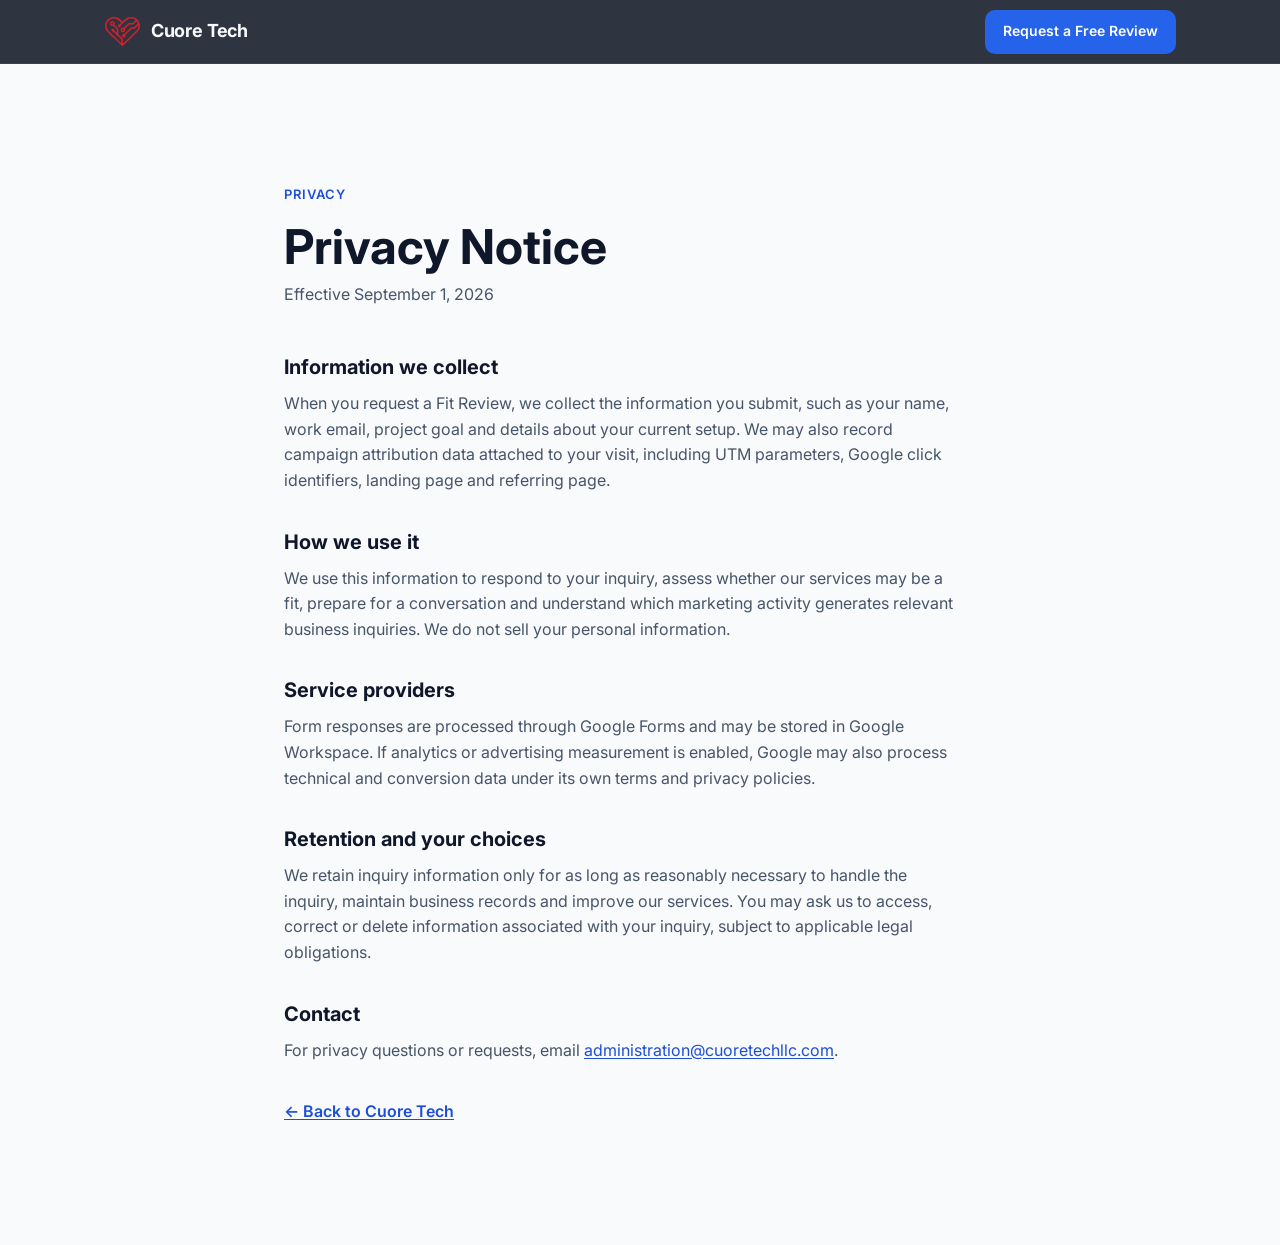
==== commit 04996847: "Pivot to ERP" ====
--- a/privacy.html
+++ b/privacy.html
@@ -31,16 +31,16 @@
         <p class="legal-updated">Effective September 1, 2026</p>
 
         <h2>Information we collect</h2>
-        <p>When you request a CRM Fit Review, we collect the information you submit, such as your name, work email, project goal and details about your current setup. We may also record campaign attribution data attached to your visit, including UTM parameters, Google click identifiers, landing page and referring page.</p>
+        <p>When you request a Fit Review, we collect the information you submit, such as your name, work email, project goal and details about your current setup. We may also record campaign attribution data attached to your visit, including UTM parameters, Google click identifiers, landing page and referring page.</p>
 
         <h2>How we use it</h2>
-        <p>We use this information to respond to your enquiry, assess whether our services may be a fit, prepare for a conversation and understand which marketing activity generates relevant business enquiries. We do not sell your personal information.</p>
+        <p>We use this information to respond to your inquiry, assess whether our services may be a fit, prepare for a conversation and understand which marketing activity generates relevant business inquiries. We do not sell your personal information.</p>
 
         <h2>Service providers</h2>
         <p>Form responses are processed through Google Forms and may be stored in Google Workspace. If analytics or advertising measurement is enabled, Google may also process technical and conversion data under its own terms and privacy policies.</p>
 
         <h2>Retention and your choices</h2>
-        <p>We retain enquiry information only for as long as reasonably necessary to handle the enquiry, maintain business records and improve our services. You may ask us to access, correct or delete information associated with your enquiry, subject to applicable legal obligations.</p>
+        <p>We retain inquiry information only for as long as reasonably necessary to handle the inquiry, maintain business records and improve our services. You may ask us to access, correct or delete information associated with your inquiry, subject to applicable legal obligations.</p>
 
         <h2>Contact</h2>
         <p>For privacy questions or requests, email <a href="mailto:administration@cuoretechllc.com">administration@cuoretechllc.com</a>.</p>
--- a/css/style.css
+++ b/css/style.css
@@ -1,5 +1,5 @@
 /* ============================================================
-   Cuore Tech — Custom CRM Development
+   Cuore Tech — Custom ERP Development
    style.css — static landing page, zero dependencies
    ============================================================ */
 
@@ -429,7 +429,7 @@
   line-height: 1.08;
   letter-spacing: -0.03em;
   color: #fff;
-  max-width: 18ch;
+  max-width: 22ch;
   margin-bottom: 20px;
 }
 
@@ -441,13 +441,11 @@
   margin-bottom: 32px;
 }
 
-.hero-brand-line {
-  font-size: 1.25rem;
-  line-height: 1.5;
-  font-weight: 600;
-  color: var(--text-on-dark);
-  max-width: 34ch;
-  margin-bottom: 28px;
+.hero-qualify {
+  margin-top: 14px;
+  font-size: 0.9375rem;
+  font-weight: 600;
+  color: #CBD5E1;
 }
 
 .hero-actions {
@@ -488,28 +486,6 @@
 
 .hero-link:hover {
   border-color: var(--blue-400);
-}
-
-.hero-trust {
-  display: flex;
-  flex-wrap: wrap;
-  gap: 10px 22px;
-  margin-top: 24px;
-  color: #CBD5E1;
-  font-size: 0.9375rem;
-}
-
-.hero-trust li {
-  position: relative;
-  padding-left: 17px;
-}
-
-.hero-trust li::before {
-  content: "✓";
-  position: absolute;
-  left: 0;
-  color: var(--green-400);
-  font-weight: 700;
 }
 
 /* ---------- Hero mockup ---------- */
@@ -523,6 +499,15 @@
   border-radius: var(--radius-lg);
   box-shadow: var(--shadow-card-dark);
   overflow: hidden;
+}
+
+/* Caption under the hero mockup: states that the interface is a concept. */
+.mockup-caption {
+  margin: 10px 0 0;
+  max-width: 520px;
+  font-size: 0.75rem;
+  line-height: 1.5;
+  color: var(--text-muted-dark);
 }
 
 .mockup-topbar {
@@ -705,14 +690,14 @@
   padding: 1px 8px;
 }
 
-.deal-card {
+.po-card {
   background: #161B24;
   border: 1px solid rgba(255, 255, 255, 0.05);
   border-radius: 8px;
   padding: 10px 12px;
 }
 
-.deal-name {
+.po-name {
   font-size: 0.8125rem;
   font-weight: 600;
   color: var(--text-on-dark);
@@ -722,7 +707,7 @@
   text-overflow: ellipsis;
 }
 
-.deal-meta {
+.po-meta {
   display: flex;
   align-items: center;
   justify-content: space-between;
@@ -731,7 +716,7 @@
   color: var(--text-muted-dark);
 }
 
-.deal-amount {
+.po-amount {
   font-weight: 600;
   color: var(--text-on-dark);
 }
@@ -1101,6 +1086,30 @@
   line-height: 1.7;
   color: var(--text-muted-dark);
   max-width: 62ch;
+}
+
+/* ---------- Qualification CTA inside the fit comparison ---------- */
+.fit-cta {
+  margin-top: 32px;
+  display: flex;
+  flex-direction: column;
+  align-items: flex-start;
+  gap: 16px;
+}
+
+.fit-cta-text {
+  font-size: 1.0625rem;
+  line-height: 1.6;
+  font-weight: 600;
+  color: var(--text-on-light);
+  max-width: 60ch;
+}
+
+@media (min-width: 720px) {
+  .fit-cta {
+    align-items: center;
+    text-align: center;
+  }
 }
 
 /* ---------- Positioning quote ---------- */
@@ -1842,9 +1851,10 @@
   overflow: hidden;
 }
 
+.dash-frame-retail { border-top: 4px solid var(--teal-500); }
+.dash-frame-restaurant { border-top: 4px solid var(--amber-500); }
 .dash-frame-travel { border-top: 4px solid var(--blue-600); }
-.dash-frame-distribution { border-top: 4px solid var(--teal-500); }
-.dash-frame-services { border-top: 4px solid var(--violet-500); }
+.dash-frame-manufacturing { border-top: 4px solid var(--violet-500); }
 
 .dash-head {
   display: flex;
@@ -2152,3 +2162,52 @@
   line-height: 1.6;
   color: var(--text-muted-light);
 }
+
+/* Stacked blocks inside a dashboard frame need their own rhythm. */
+.dash-frame > .dash-block + .dash-block,
+.dash-frame > .dash-chiprow {
+  margin-top: 16px;
+}
+
+/* Amber banner variant used by the restaurant example. */
+.dash-banner-amber .dash-banner-main {
+  background: var(--amber-100);
+  border-color: #FDE68A;
+}
+
+.dash-banner-amber .dash-banner-value {
+  color: #92400E;
+}
+
+/* Peak-capacity bar fill. */
+.fill-red { background: var(--red-600); }
+
+/*
+ * Fixed bar/stage widths. Declared as utilities so the dashboard markup
+ * stays free of inline styles (and of style-attribute drift).
+ */
+.dash-w-16 { width: 16%; }
+.dash-w-22 { width: 22%; }
+.dash-w-34 { width: 34%; }
+.dash-w-38 { width: 38%; }
+.dash-w-42 { width: 42%; }
+.dash-w-46 { width: 46%; }
+.dash-w-47 { width: 47%; }
+.dash-w-58 { width: 58%; }
+.dash-w-68 { width: 68%; }
+.dash-w-81 { width: 81%; }
+.dash-w-88 { width: 88%; }
+.dash-w-93 { width: 93%; }
+.dash-w-96 { width: 96%; }
+.dash-w-97 { width: 97%; }
+.dash-w-100 { width: 100%; }
+
+/* Per-panel illustrative disclaimer, shown with every example. */
+.dash-disclaimer {
+  margin-top: 16px;
+  padding-top: 12px;
+  border-top: 1px solid #F1F5F9;
+  font-size: 0.8125rem;
+  line-height: 1.5;
+  color: var(--text-muted-light);
+}
